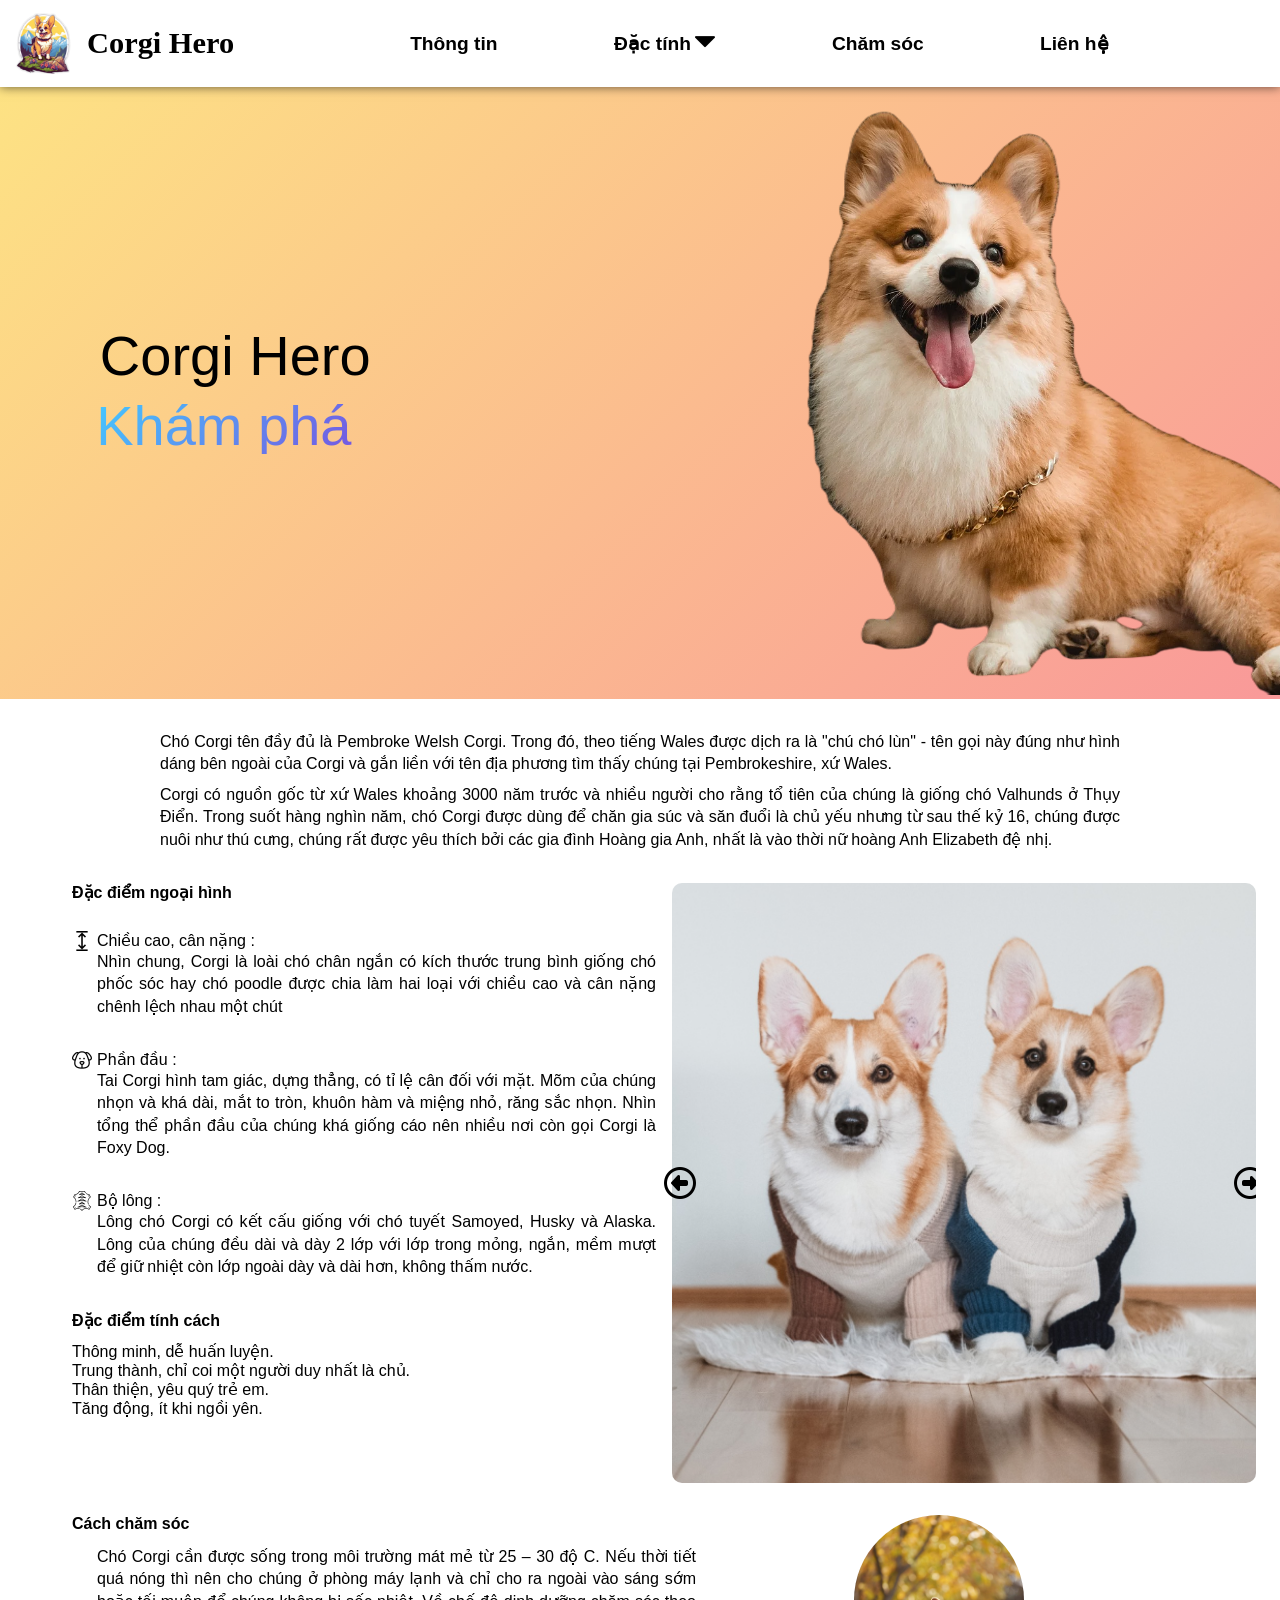
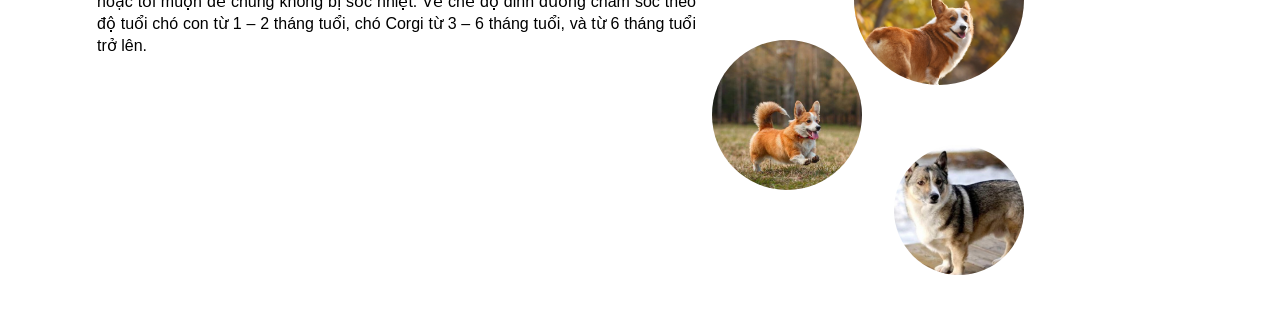
==== index.html @ d3ac05f6 "Rename main.html to index.html" ====
<!DOCTYPE html>
<html lang="en">
  <head>
    <meta charset="UTF-8" />
    <meta http-equiv="X-UA-Compatible" content="IE=edge" />
    <meta name="viewport" content="width=device-width, initial-scale=1.0" />
    <title>Corgi Page</title>
    <link rel="stylesheet" href="./style.css" />
    <link
      rel="stylesheet"
      href="https://cdnjs.cloudflare.com/ajax/libs/font-awesome/6.4.0/css/all.min.css"
      integrity="sha512-iecdLmaskl7CVkqkXNQ/ZH/XLlvWZOJyj7Yy7tcenmpD1ypASozpmT/E0iPtmFIB46ZmdtAc9eNBvH0H/ZpiBw=="
      crossorigin="anonymous"
      referrerpolicy="no-referrer"
    />
  </head>
  <body>
    <section class="body">
      <!--  ! Start navigation bar -->
      <nav class="nav-bar">
        <img id="logo" src="./img/logo.jpg.png" alt="logo" />
        <span>Corgi Hero</span>
        <div class="nav-text">
          <ul class="nav-ul">
            <li><a href="">Thông tin</a></li>
            <li id="hover-li">
              <a href="">Đặc tính</a>
              <img
                src="./img/arrow down.png"
                alt="arrow-down"
                style="font-size: 0.8rem"
              />
              <ul class="sub-ul">
                <li style="border-bottom: 0.5px solid black">
                  <a href="">ngoại hình</a>
                </li>
                <li><a href="">tích cách</a></li>
              </ul>
            </li>
            <li><a href="">Chăm sóc</a></li>
            <li><a href="">Liên hệ</a></li>
          </ul>
        </div>
      </nav>
      <!-- End nav-bar-->
      <!-- ! Star main-picture -->
      <section class="main-picture ">
        <div class="row">
          <div class="text-main col col-two">
            <div class="nomove-text">
              <p>Corgi Hero</p>
            </div>
            <!-- animation -->
            <div class="rotating-words">
              <p>Khám phá</p>
              <p>thế giới cùng</p>
              <p>siêu anh hùng nhỏ</p>
              <p>Khám phá</p>
            </div>
          </div>
          <div class="picture col col-two">
            <img src="./img/main-picture.png" alt="corgi" />
          </div>
        </section>
        </div>
      <!-- End main-picture -->
      <!-- ! intro-para -->
      <div class="intro-para section-px">
        <p class="text-justify">
          Chó Corgi tên đầy đủ là Pembroke Welsh Corgi. Trong đó, theo tiếng
          Wales được dịch ra là "chú chó lùn" - tên gọi này đúng như hình dáng
          bên ngoài của Corgi và gắn liền với tên địa phương tìm thấy chúng tại
          Pembrokeshire, xứ Wales.
        </p>
        <p class="text-justify">
          Corgi có nguồn gốc từ xứ Wales khoảng 3000 năm trước và nhiều người
          cho rằng tổ tiên của chúng là giống chó Valhunds ở Thụy Điển. Trong
          suốt hàng nghìn năm, chó Corgi được dùng để chăn gia súc và săn đuổi
          là chủ yếu nhưng từ sau thế kỷ 16, chúng được nuôi như thú cưng, chúng
          rất được yêu thích bởi các gia đình Hoàng gia Anh, nhất là vào thời nữ
          hoàng Anh Elizabeth đệ nhị.</p>
        </div>
      <!-- ! slider-main_content -->
      <section class="section-px row-text">
        <div class="content col col-two">

          <p class="title-content">Đặc điểm ngoại hình</p>
          <div class="text-content">
            <div class="icon-content">
              <img src="./img/Height.png" alt="height-icon">
              <p>Chiều cao, cân nặng :</p>
            </div>
            <p class="text-justify par"> Nhìn chung, Corgi là loài chó chân ngắn có kích thước trung bình giống chó phốc sóc hay chó poodle được chia làm hai loại với chiều cao và cân nặng chênh lệch nhau một chút</p></div>
          
          <div class="text-content">
            <div class="icon-content">
              <img src="./img/Dog.png" alt="height-icon">
              <p>Phần đầu :</p>
            </div>
            <p class="text-justify par">Tai Corgi hình tam giác, dựng thẳng, có tỉ lệ cân đối với mặt. Mõm của chúng nhọn và khá dài, mắt to tròn, khuôn hàm và miệng nhỏ, răng sắc nhọn. Nhìn tổng thể phần đầu của chúng khá giống cáo nên nhiều nơi còn gọi Corgi là Foxy Dog.
  </p></div>

  
          <div class="text-content">
            <div class="icon-content">
              <img src="./img/Fur.png" alt="height-icon">
              <p>Bộ lông :</p>       
            </div>
            <p class="text-justify par">   Lông chó Corgi có kết cấu giống với chó tuyết Samoyed, Husky và Alaska. Lông của chúng đều dài và dày 2 lớp với lớp trong mỏng, ngắn, mềm mượt để giữ nhiệt còn lớp ngoài dày và dài hơn, không thấm nước. 
  </p>
          </div>
          <div class="text-content">
            <p class="title-content">Đặc điểm tính cách</p>
            <ul>
              <li>Thông minh, dễ huấn luyện.</li>
              <li>Trung thành, chỉ coi một người duy nhất là chủ.</li>
              <li>Thân thiện, yêu quý trẻ em.</li>
              <li>Tăng động, ít khi ngồi yên.</li>
            </ul>
        </div>
       </div>
        <div class="slider col col-two ">
          <i class="fa-regular fa-circle-left prev-icon"></i>
          <div class="slider-wrapper">
            <div class="slider-main">
              <div class="slider-item"><img src="./img/slider-1.png" alt="pic-1"></div>
              <div class="slider-item"><img src="./img/slider-2.png" alt="pic-2"></div>
              <div class="slider-item"><img src="./img/slider-3.png" alt="pic-3"></div>
              <div class="slider-item"><img src="./img/slider-4.png" alt="pic-4"></div>
            </div>
          <i class="fa-regular fa-circle-right next-icon"></i>
          </div>
        </div>
        
      </section>
      <div class="para-2 section-px row-text">
        <div class="col col-two">
          <p class="title-content">Cách chăm sóc</p>
          <p class="text-justify par">Chó Corgi cần được sống trong môi trường mát mẻ từ 25 – 30 độ C. Nếu thời tiết quá nóng thì nên cho chúng ở phòng máy lạnh và chỉ cho ra ngoài vào sáng sớm hoặc tối muộn để chúng không bị sốc nhiệt. Về chế độ dinh dưỡng chăm sóc theo độ tuổi chó con từ 1 – 2 tháng tuổi, chó Corgi từ 3 – 6 tháng tuổi, và từ 6 tháng tuổi trở lên. </p>
        </div>
        <div class="col col-two">
          <div class="picture-circle">
            <div class="img-fix one">
              <p>Pembroke Welsh Corgi</p>
            </div>
            <div class="img-fix two">
              <p>Welsh Cardian Corgi</p>
            </div>
            <div class="img-fix three">
              <p>Corgi lai</p>
            </div>
          </div>
        </div>
      </div>
    </section>
    <script src="script.js"></script>
  </body>
</html>
---- style.css ----
* {
  padding: 0;
  margin: 0;
  box-sizing: border-box;
}
@import url("https://fonts.googleapis.com/css2?family=Architects+Daughter&family=Gloria+Hallelujah&family=Roboto+Flex:opsz,wght@8..144,300&display=swap");
/* font-family: 'Architects Daughter', cursive;
font-family: 'Gloria Hallelujah', cursive;
font-family: 'Roboto Flex', sans-serif; */
body {
  width: 100vw;
  height: 100%;
}
.body {
  color: black;
  font-family: "Roboto", sans-serif;
}
/* ! common,root */
:root {
  --main-color: black;
  --blur-color: #786565;
}
.row {
  padding-left: 1rem;
  padding-right: 1rem;
  overflow: hidden;
}
.row-text {
  margin-left: 4rem;
  margin-right: 1rem;
  overflow: hidden;
}
.row::after {
  content: "";
  display: block;
  clear: both;
}
.col {
  float: left;
  padding: 0 0.5rem;
}
.col-big {
  width: 60%;
  /* background-color: #43cbff; */
}
.col-small {
  width: 40%;
}
.col-two {
  width: 50%;
  /* overflow: hidden; */
}
.text-justify {
  text-align: justify;
  line-height: 1.4;
}
.section-px {
  margin-top: 2rem;
}
/* ! Navigation bar */
#logo {
}
.nav-bar > span {
  font-family: "Architects Daughter", cursive;
  line-height: 87px;
  font-weight: 700;
  font-size: 1.9rem;
}
.nav-bar {
  background-color: #fff;
  position: fixed;
  top: 0;
  right: 0;
  left: 0;
  z-index: 2;
  width: 100%;
  height: 87px;
  display: flex;
  box-shadow: 0 0 10px rgba(0, 0, 0, 0.6);
}
.nav-bar .nav-ul {
  position: relative;
}
.nav-bar .nav-ul > li {
  display: inline-block;
  line-height: 87px;
  margin: 0 3.5rem 0 3.5rem;
}
.nav-bar .nav-ul > li:nth-child(1) {
  margin-left: 11rem;
}
.nav-bar .nav-ul > li > a {
  width: 100%;
  font-size: 1.2rem;
  font-weight: 800;
  text-decoration: none;
  color: var(--main-color);
  position: relative;
}
.nav-bar .sub-ul {
  position: absolute;
  box-shadow: 0 0 2px var(--main-color);
  border-radius: 5px;
  width: 100px;
  height: 88px;
  overflow: hidden;
  display: none;
}
.nav-bar .nav-ul .sub-ul > li {
  width: 100%;
  height: 40px;
  display: block;
  display: flex;
  align-items: center;
  justify-content: center;
}
.nav-bar .sub-ul li a {
  text-decoration: none;
  color: var(--main-color);
}
.nav-bar #hover-li:hover .sub-ul {
  display: block;
  font-weight: 200;
}
.nav-bar #hover-li .sub-ul > li:hover {
  font-weight: 700;
}
.nav-bar .nav-ul > li > a::after {
  content: " ";
  /* width: 120px; */
  width: 0px;
  height: 60px;
  border-radius: 10px;
  background-color: #ffe7ce;
  position: absolute;
  bottom: -20px;
  left: -10px;
  z-index: -1;
  transition: 0.1s ease-in-out;
  user-select: none;
}
.nav-bar .nav-ul > li > a:active::after {
  width: 120px;
}
/* ! Main-picture */
.main-picture {
  position: relative;
  margin-top: 87px;
  /* padding-top: 50%; */
  background: linear-gradient(
    135deg,
    rgb(252, 207, 49, 0.6) 0%,
    rgba(245, 85, 85, 0.6) 100%
  );
}
.text-main {
  height: 608px;
  display: flex;
  flex-direction: column;
  justify-content: center;
  align-items: center;
  font-size: 3.5rem;
  font-family: "Roboto Flex", sans-serif;
}

.nomove-text {
  position: relative;
  right: 5.8rem;
  font-weight: 500;
  bottom: 5px;
}
.rotating-words {
  height: 61px;
  overflow: hidden;
}
.rotating-words > p {
  background: linear-gradient(135deg, #43cbff 0%, #9708cc 100%);
  background-clip: text;
  -webkit-background-clip: text;
  -webkit-text-fill-color: transparent;
  animation: rotating 4s ease-in-out infinite;
}
@keyframes rotating {
  20% {
    transform: translateY(-112%);
  }
  40% {
    transform: translateY(-100%);
  }
  60% {
    transform: translateY(-212%);
  }
  80% {
    transform: translateY(-200%);
  }
  90% {
    transform: translateY(-312%);
  }
  100% {
    transform: translateY(-300%);
  }
}
.picture img {
  max-width: 896px;
  max-height: 608px;
}
/* ! Intro-para */
.intro-para {
  width: 100vw;
  padding: 0 10rem;
}
.intro-para > p:nth-child(2) {
  margin-top: 0.5rem;
}
/* ! content-slider */
/* Text */
.icon-content {
  display: flex;
  align-items: flex-start;
}
.icon-content > img {
  height: 20px;
  margin-right: 5px;
}
.title-content {
  margin-bottom: 0.8rem;
  font-weight: 600;
}
.text-content {
  padding: 1rem 0;
}
#circle li {
  margin-bottom: 0.3rem;
  list-style-type: circle;
  margin-right: 1rem;
}
.par {
  margin-left: 25px;
}
/* Slider */
.slider {
  position: relative;
}
.slider-wrapper {
  max-width: 620px;
  height: 600px;
  position: relative;
  overflow: hidden;
  border-radius: 10px;
}
.slider-main {
  height: 100%;
  display: flex;
  position: relative;
  /* left: -620px; */
}
.slider-item {
  height: 100%;
  flex: 1 0 100%;
  transition: transform 0.4s linear;
  user-select: none;
}
.slider-item img {
  width: 600px;
  height: 600px;
  object-fit: cover;
}
.prev-icon {
  font-size: 2rem;
  position: absolute;
  top: 50%;
  transform: translateY(-50%);
  z-index: 10;
  left: 0px;
}
.next-icon {
  font-size: 2rem;
  position: absolute;
  top: 50%;
  transform: translateY(-50%);
  z-index: 10;
  right: -10px;
}
/* ! Para-2 */
.para-2 {
  width: 100%;
  position: relative;
}
.picture-circle {
  width: 100%;
  height: 400px;
  position: relative;
}
.img-fix {
  position: relative;
  width: 170px;
  height: 170px;
  border-radius: 50%;
  display: inline-block;
  background-position: right;
  /* background-color: #43cbff; */
}
.picture-circle .one {
  background: url("./img/circle-1.jpeg") no-repeat center/ cover;
  position: absolute;
  top: 0;
  right: 50%;
}
.picture-circle .two {
  background: url("./img/circle-2.jpg") no-repeat center/ cover;
  position: absolute;
  top: 50%;
  transform: translateY(-50%);

  width: 150px;
  height: 150px;
}
.picture-circle .three {
  background: url("./img/circle-3.jpg") no-repeat center/ cover;
  position: absolute;
  bottom: 40px;
  right: 50%;
  width: 130px;
  height: 130px;
}
.img-fix > p {
  position: absolute;
  /* padding-top: 1px; */
  /* bottom: 0; */
  line-height: 330px;
  display: none;
}
.one > p {
  line-height: 370px;
}
.three > p {
  width: 130px;
  line-height: 290px;
  text-align: center;
}
.picture-circle .img-fix:hover p {
  display: block;
  font-weight: 700;
}
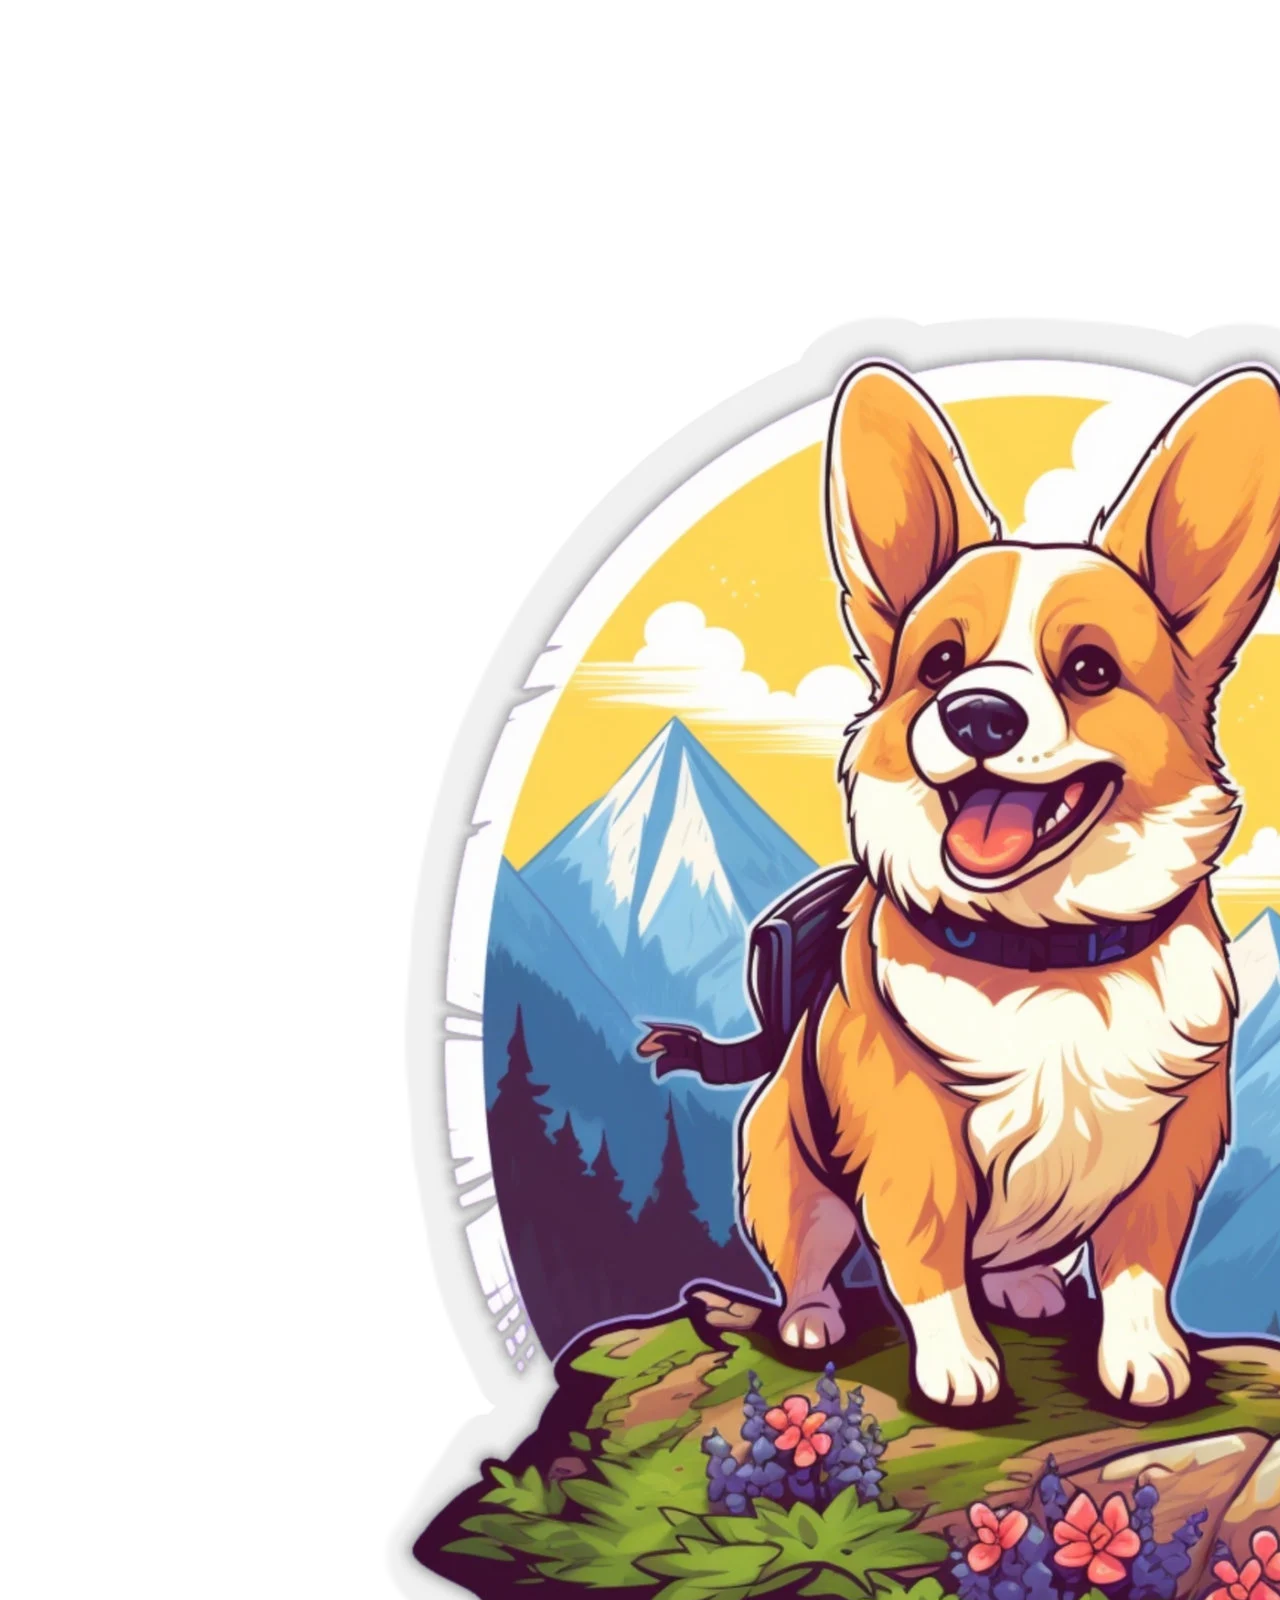
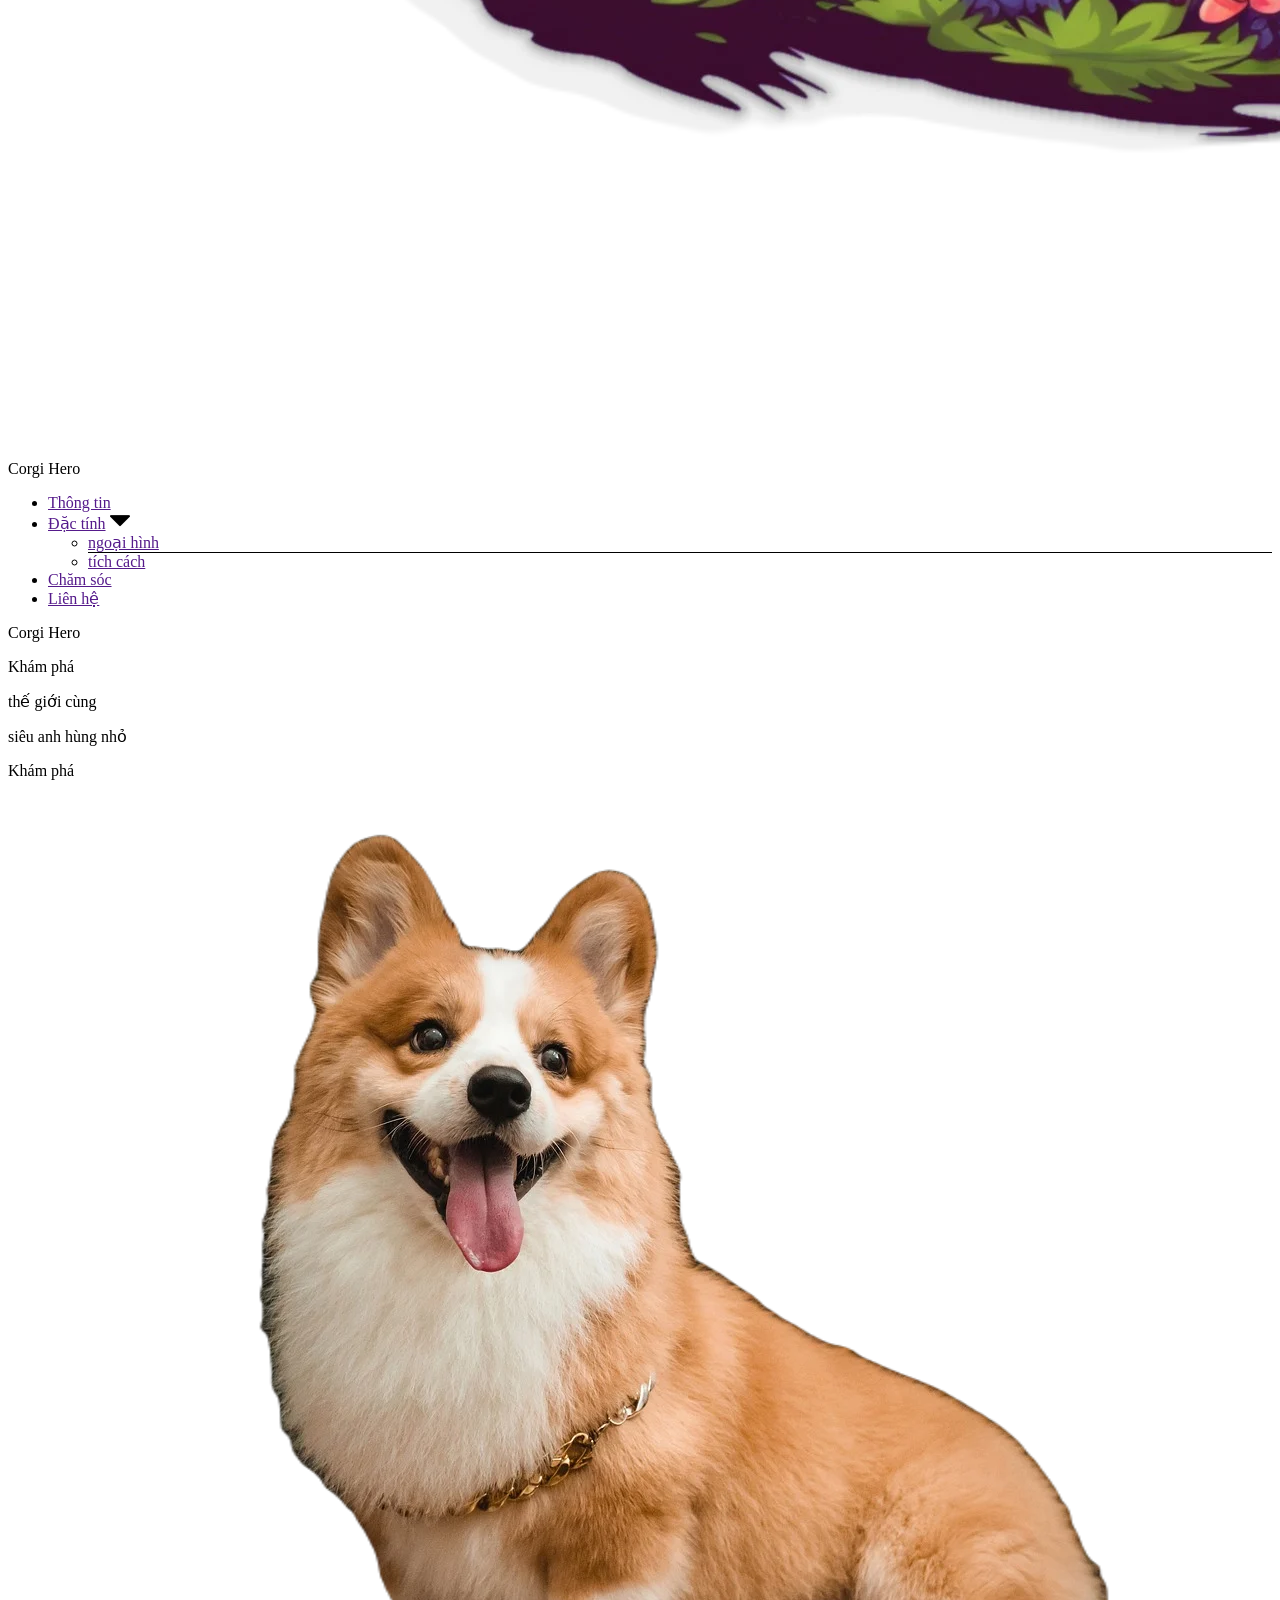
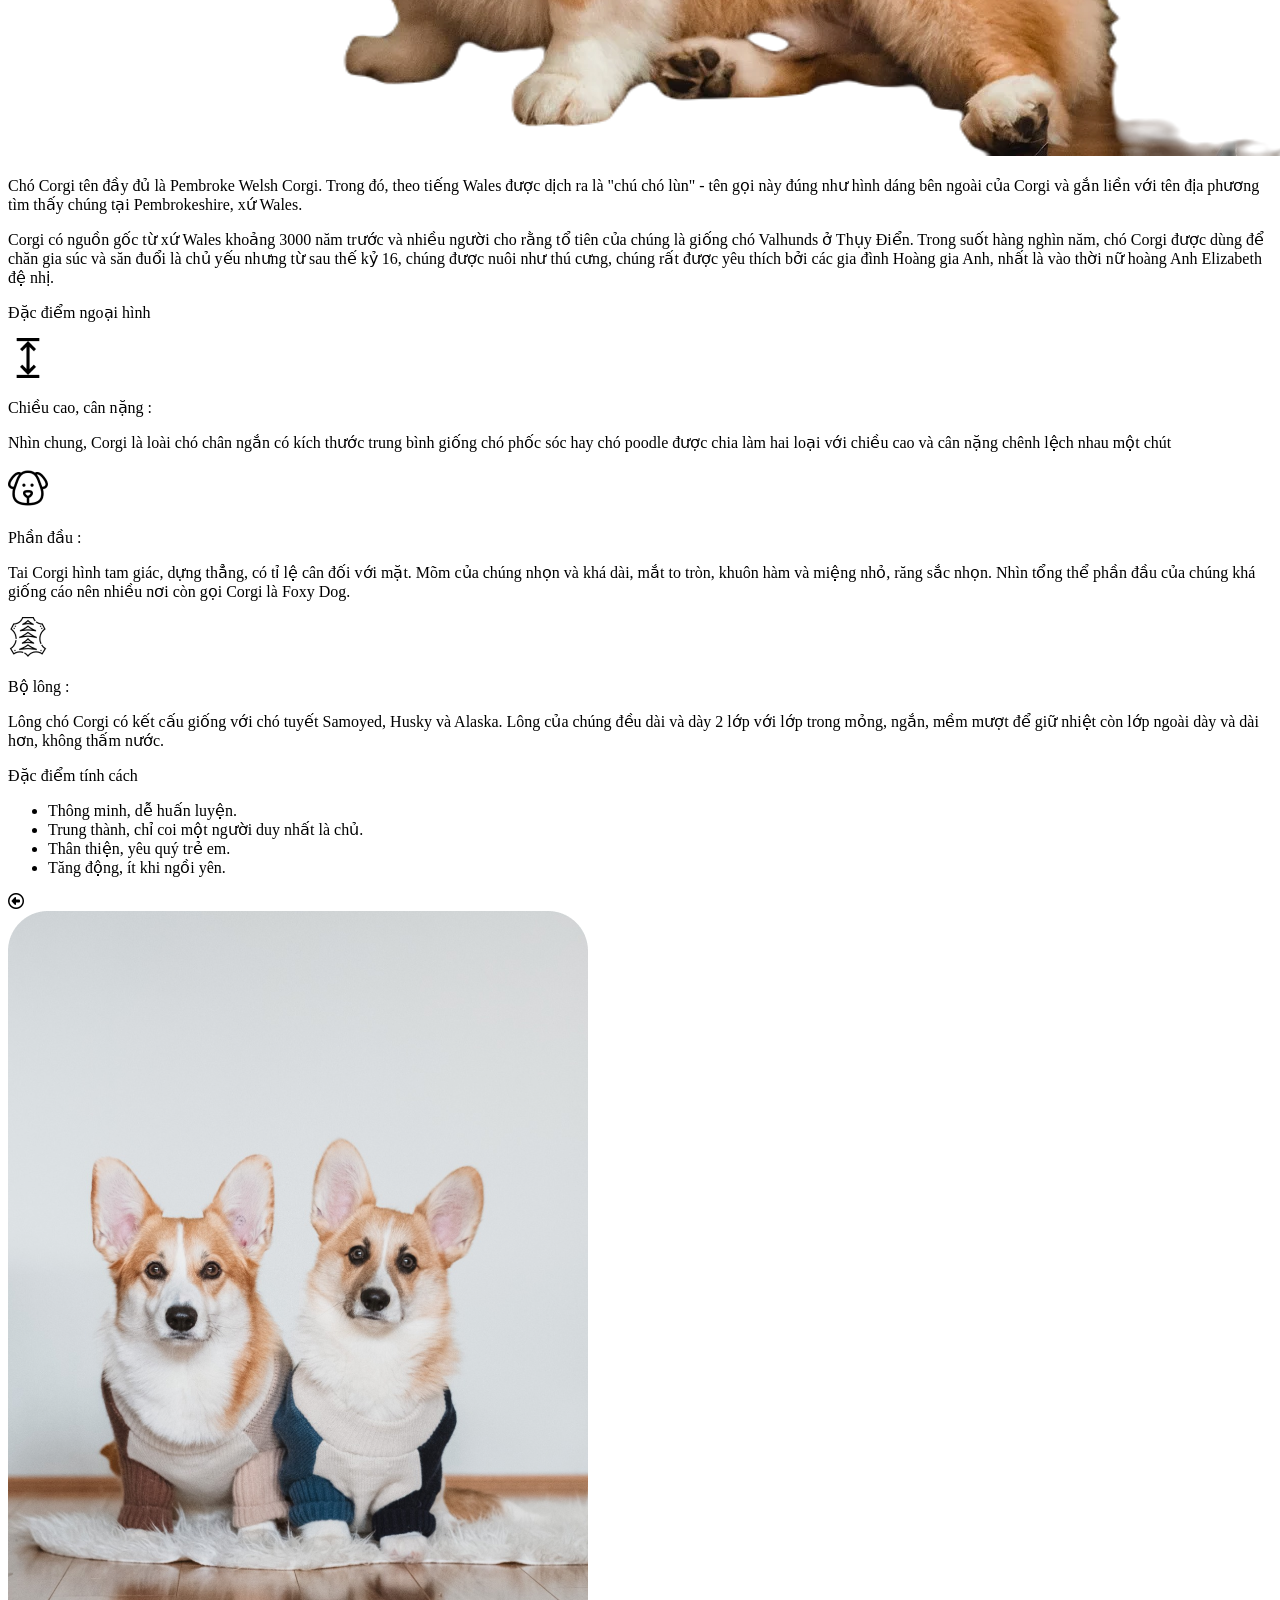
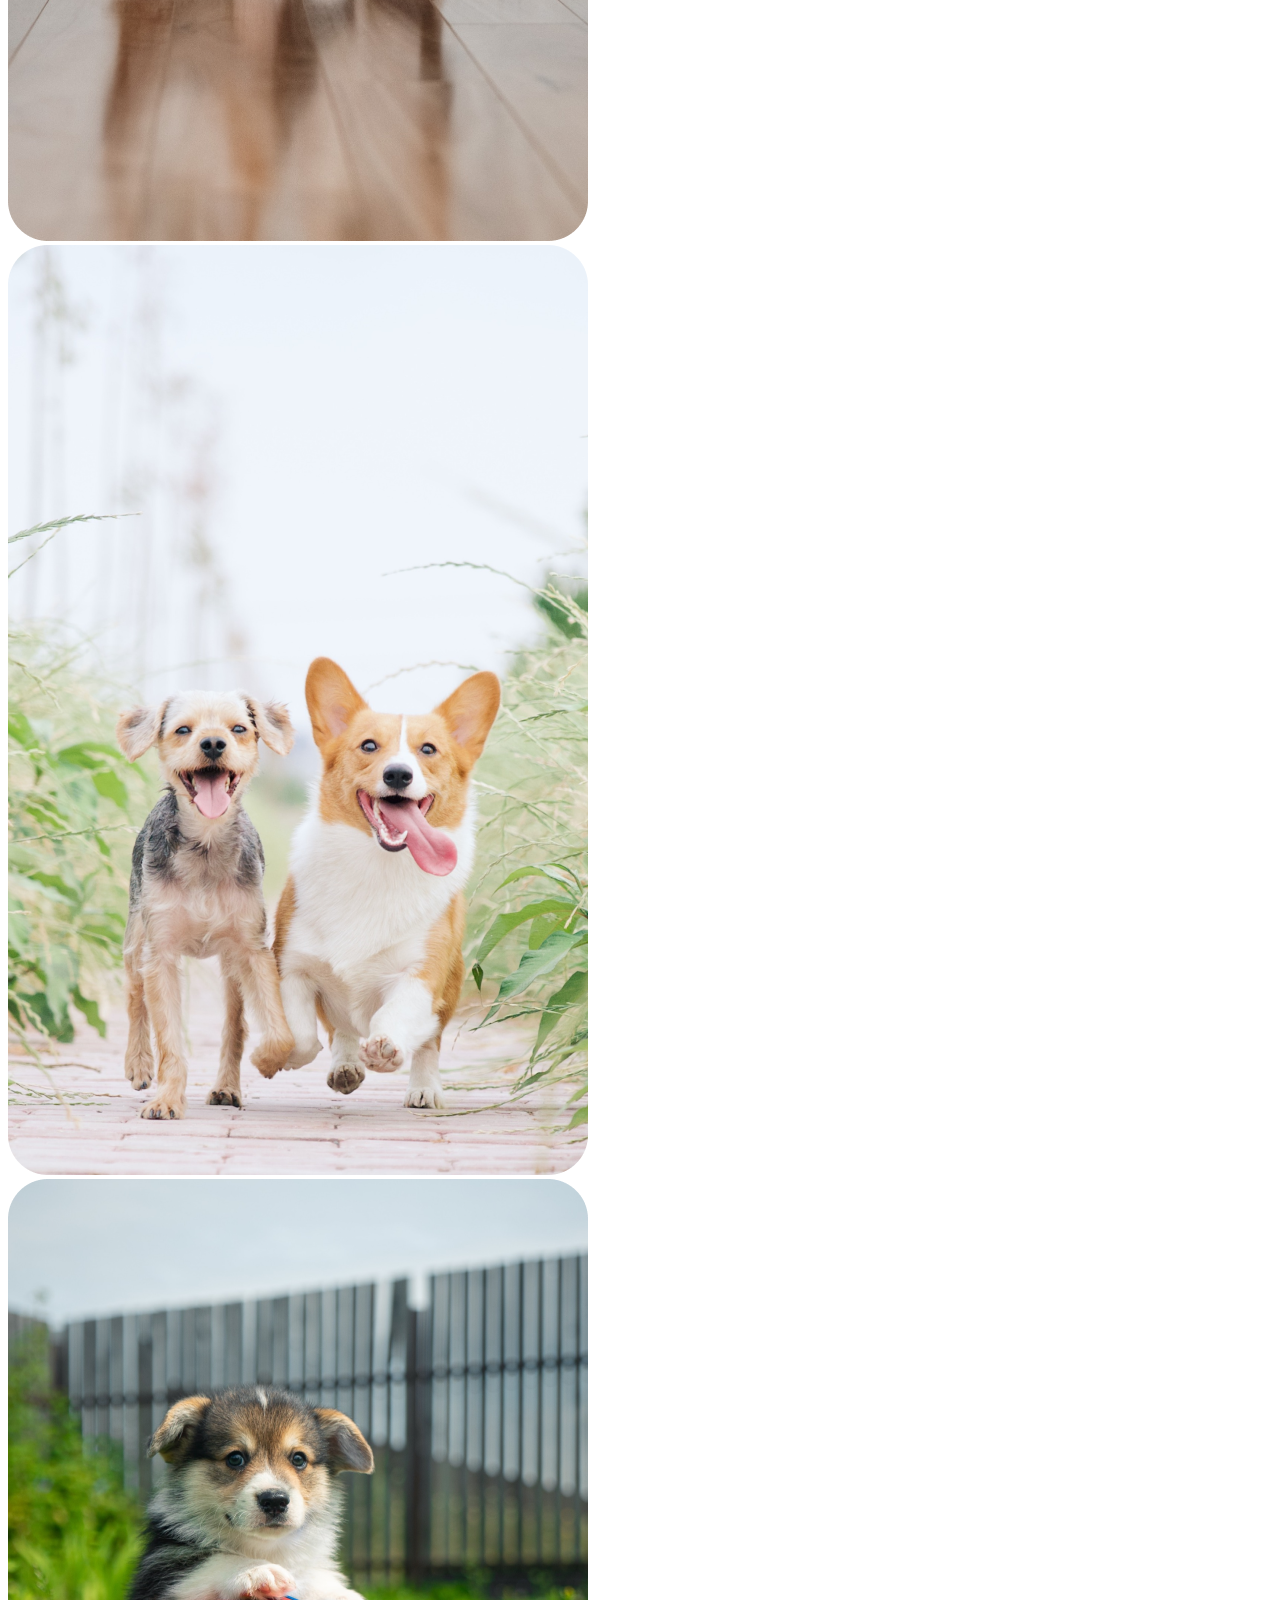
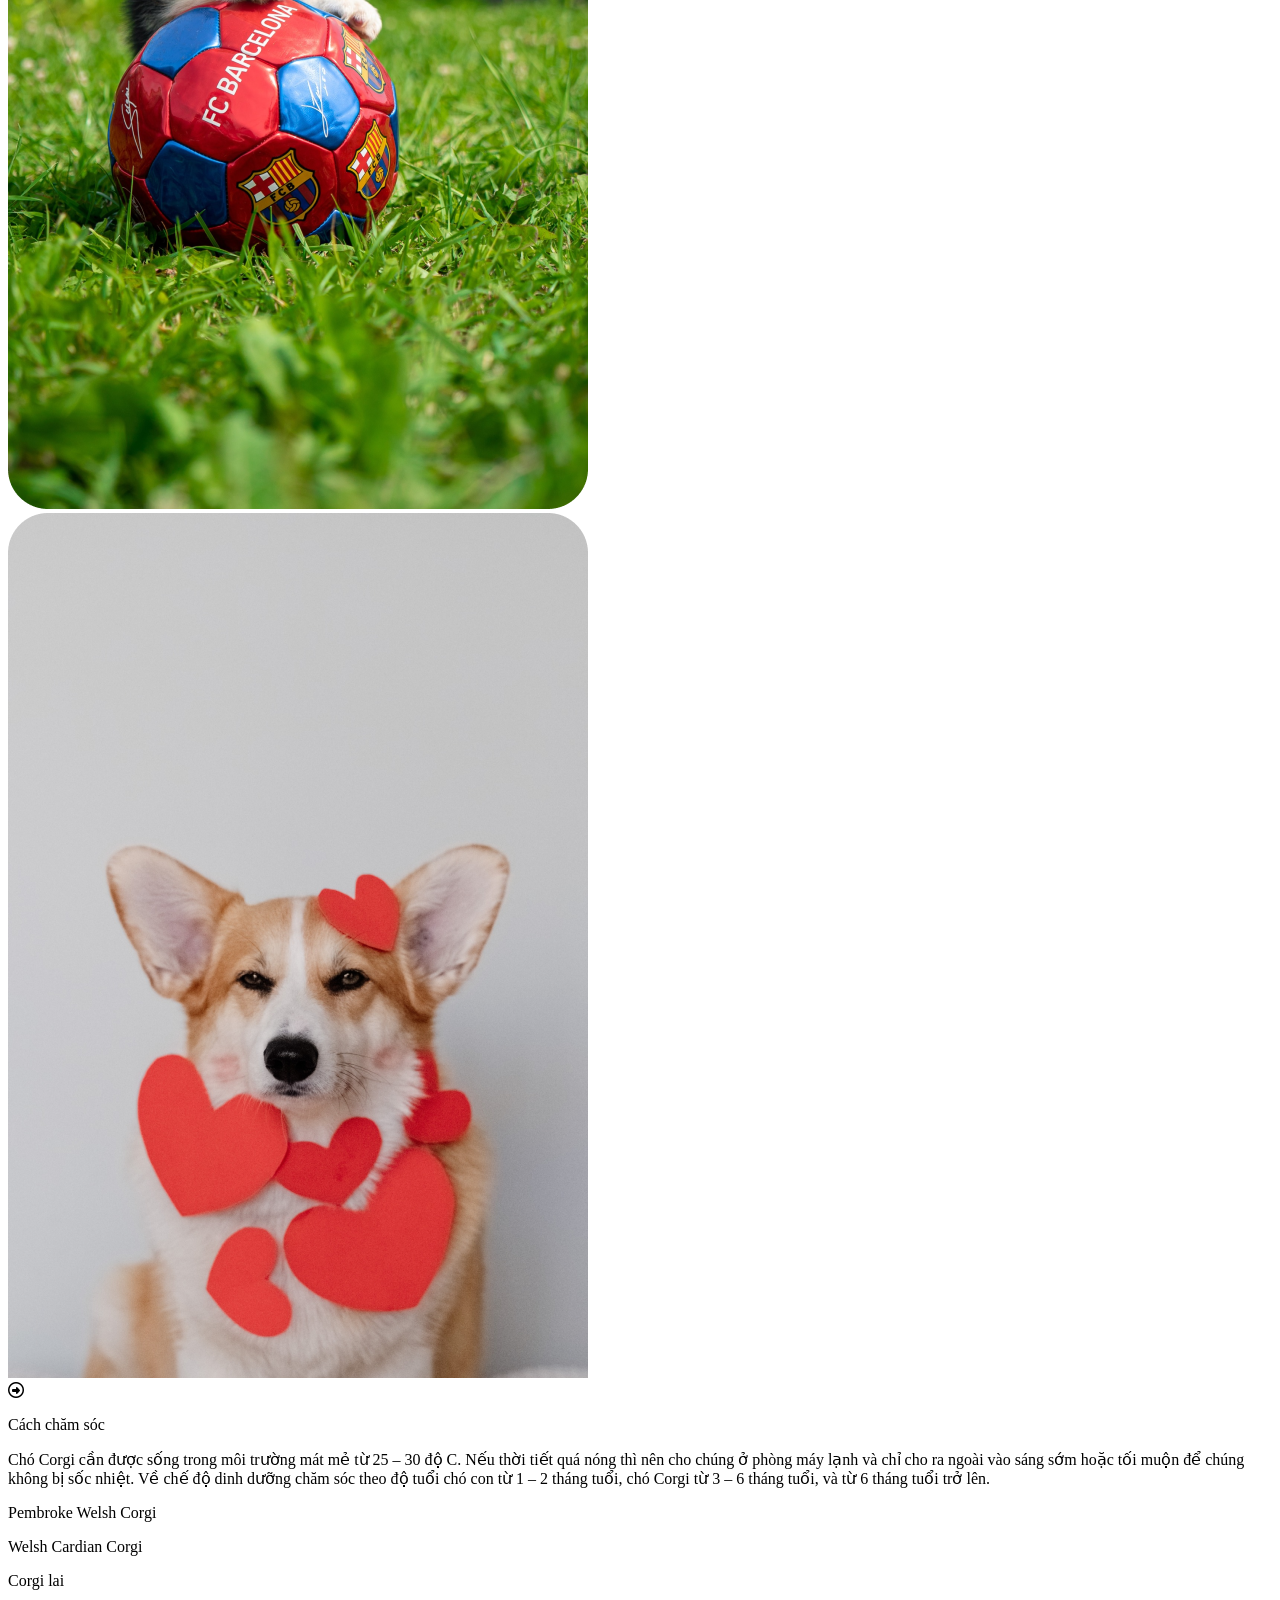
==== commit ba21de74: "Update index.html" ====
--- a/index.html
+++ b/index.html
@@ -5,7 +5,8 @@
     <meta http-equiv="X-UA-Compatible" content="IE=edge" />
     <meta name="viewport" content="width=device-width, initial-scale=1.0" />
     <title>Corgi Page</title>
-    <link rel="stylesheet" href="./style.css" />
+    <link rel="stylesheet" href="./css/style.css" />
+    <link rel="stylesheet" href="./css/reponsive.css">
     <link
       rel="stylesheet"
       href="https://cdnjs.cloudflare.com/ajax/libs/font-awesome/6.4.0/css/all.min.css"
@@ -136,7 +137,7 @@
       <div class="para-2 section-px row-text">
         <div class="col col-two">
           <p class="title-content">Cách chăm sóc</p>
-          <p class="text-justify par">Chó Corgi cần được sống trong môi trường mát mẻ từ 25 – 30 độ C. Nếu thời tiết quá nóng thì nên cho chúng ở phòng máy lạnh và chỉ cho ra ngoài vào sáng sớm hoặc tối muộn để chúng không bị sốc nhiệt. Về chế độ dinh dưỡng chăm sóc theo độ tuổi chó con từ 1 – 2 tháng tuổi, chó Corgi từ 3 – 6 tháng tuổi, và từ 6 tháng tuổi trở lên. </p>
+          <p class="text-justrify par">Chó Corgi cần được sống trong môi trường mát mẻ từ 25 – 30 độ C. Nếu thời tiết quá nóng thì nên cho chúng ở phòng máy lạnh và chỉ cho ra ngoài vào sáng sớm hoặc tối muộn để chúng không bị sốc nhiệt. Về chế độ dinh dưỡng chăm sóc theo độ tuổi chó con từ 1 – 2 tháng tuổi, chó Corgi từ 3 – 6 tháng tuổi, và từ 6 tháng tuổi trở lên. </p>
         </div>
         <div class="col col-two">
           <div class="picture-circle">
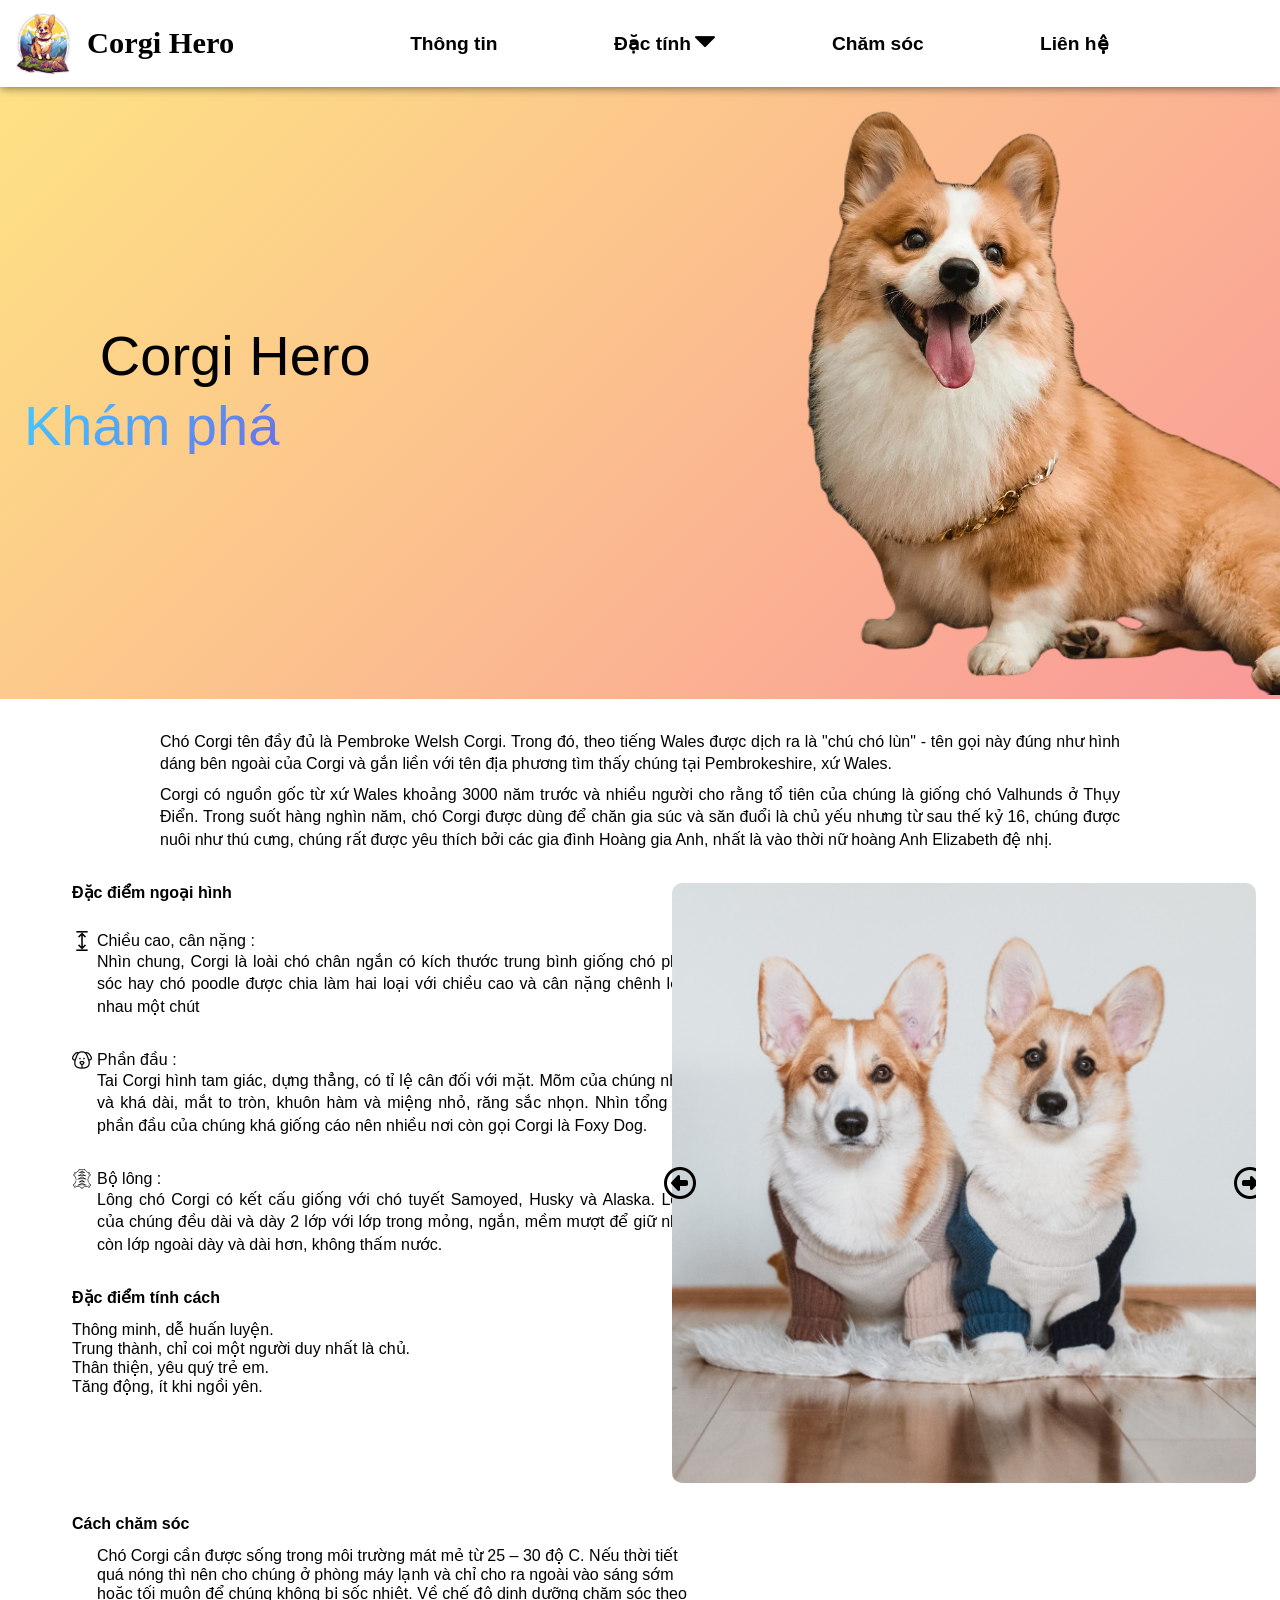
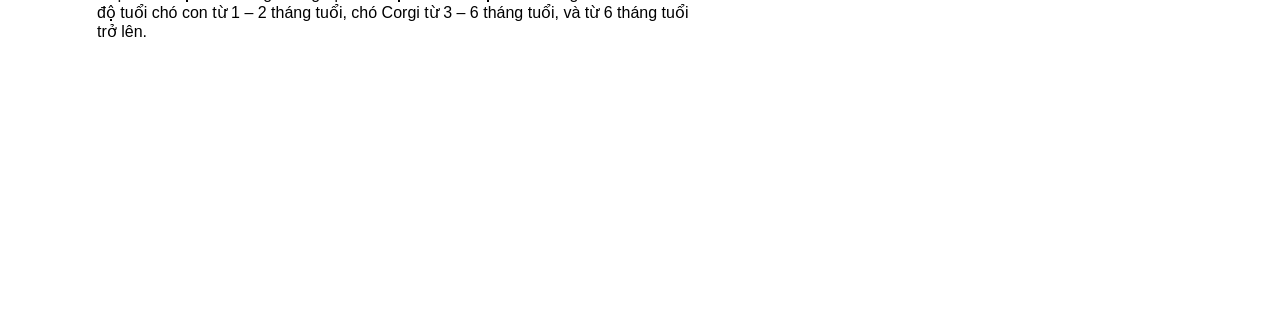
==== commit 2848cd7e: "Update index.html" ====
--- a/index.html
+++ b/index.html
@@ -5,7 +5,7 @@
     <meta http-equiv="X-UA-Compatible" content="IE=edge" />
     <meta name="viewport" content="width=device-width, initial-scale=1.0" />
     <title>Corgi Page</title>
-    <link rel="stylesheet" href="./css/style.css" />
+    <link rel="stylesheet" href="style.css" />
     <link rel="stylesheet" href="./css/reponsive.css">
     <link
       rel="stylesheet"
--- a/style.css
+++ b/style.css
@@ -0,0 +1,349 @@
+* {
+  padding: 0;
+  margin: 0;
+  box-sizing: border-box;
+}
+@import url("https://fonts.googleapis.com/css2?family=Architects+Daughter&family=Gloria+Hallelujah&family=Roboto+Flex:opsz,wght@8..144,300&display=swap");
+/* font-family: 'Architects Daughter', cursive;
+font-family: 'Gloria Hallelujah', cursive;
+font-family: 'Roboto Flex', sans-serif; */
+body {
+  width: auto;
+  height: 100%;
+}
+.body {
+  color: black;
+  font-family: "Roboto", sans-serif;
+}
+/* ! common,root */
+:root {
+  --main-color: black;
+  --blur-color: #786565;
+}
+.row {
+  padding-left: 1rem;
+  padding-right: 1rem;
+  overflow: hidden;
+}
+.row-text {
+  margin-left: 4rem;
+  margin-right: 1rem;
+  overflow: hidden;
+}
+.row::after {
+  content: "";
+  display: block;
+  clear: both;
+}
+.col {
+  float: left;
+  padding: 0 0.5rem;
+}
+.col-big {
+  width: 60%;
+  /* background-color: #43cbff; */
+}
+.col-small {
+  width: 40%;
+}
+.col-two {
+  width: 50%;
+  /* overflow: hidden; */
+}
+.text-justify {
+  text-align: justify;
+  line-height: 1.4;
+}
+.section-px {
+  margin-top: 2rem;
+}
+/* ! Navigation bar */
+#logo {
+}
+.nav-bar > span {
+  font-family: "Architects Daughter", cursive;
+  line-height: 87px;
+  font-weight: 700;
+  font-size: 1.9rem;
+}
+.nav-bar {
+  background-color: #fff;
+  position: fixed;
+  top: 0;
+  right: 0;
+  left: 0;
+  z-index: 2;
+  width: 100%;
+  height: 87px;
+  display: flex;
+  box-shadow: 0 0 10px rgba(0, 0, 0, 0.6);
+}
+.nav-bar .nav-ul {
+  position: relative;
+}
+.nav-bar .nav-ul > li {
+  display: inline-block;
+  line-height: 87px;
+  margin: 0 3.5rem 0 3.5rem;
+}
+.nav-bar .nav-ul > li:nth-child(1) {
+  margin-left: 11rem;
+}
+.nav-bar .nav-ul > li > a {
+  width: 100%;
+  font-size: 1.2rem;
+  font-weight: 800;
+  text-decoration: none;
+  color: var(--main-color);
+  position: relative;
+}
+.nav-bar .sub-ul {
+  position: absolute;
+  box-shadow: 0 0 2px var(--main-color);
+  border-radius: 5px;
+  width: 100px;
+  height: 88px;
+  overflow: hidden;
+  display: none;
+}
+.nav-bar .nav-ul .sub-ul > li {
+  width: 100%;
+  height: 40px;
+  display: block;
+  display: flex;
+  align-items: center;
+  justify-content: center;
+}
+.nav-bar .sub-ul li a {
+  text-decoration: none;
+  color: var(--main-color);
+}
+.nav-bar #hover-li:hover .sub-ul {
+  display: block;
+  font-weight: 200;
+}
+.nav-bar #hover-li .sub-ul > li:hover {
+  font-weight: 700;
+}
+.nav-bar .nav-ul > li > a::after {
+  content: " ";
+  /* width: 120px; */
+  width: 0px;
+  height: 60px;
+  border-radius: 10px;
+  background-color: #ffe7ce;
+  position: absolute;
+  bottom: -20px;
+  left: -10px;
+  z-index: -1;
+  transition: 0.1s ease-in-out;
+  user-select: none;
+}
+.nav-bar .nav-ul > li > a:active::after {
+  width: 120px;
+}
+/* ! Main-picture */
+.main-picture {
+  overflow: hidden;
+  /* max-width: 1024px; */
+  position: relative;
+  margin-top: 87px;
+  /* padding-top: 50%; */
+  background: linear-gradient(
+    135deg,
+    rgb(252, 207, 49, 0.6) 0%,
+    rgba(245, 85, 85, 0.6) 100%
+  );
+}
+.text-main {
+  height: 608px;
+  display: flex;
+  flex-direction: column;
+  justify-content: center;
+  align-items: center;
+  font-size: 3.5rem;
+  font-family: "Roboto Flex", sans-serif;
+}
+
+.nomove-text {
+  position: relative;
+  right: 5.8rem;
+  font-weight: 500;
+  bottom: 5px;
+}
+.rotating-words {
+  width: 100%;
+  height: 61px;
+  overflow: hidden;
+}
+.rotating-words > p {
+  background: linear-gradient(135deg, #43cbff 0%, #9708cc 100%);
+  background-clip: text;
+  -webkit-background-clip: text;
+  -webkit-text-fill-color: transparent;
+  animation: rotating 4s ease-in-out infinite;
+}
+@keyframes rotating {
+  20% {
+    transform: translateY(-112%);
+  }
+  40% {
+    transform: translateY(-100%);
+  }
+  60% {
+    transform: translateY(-212%);
+  }
+  80% {
+    transform: translateY(-200%);
+  }
+  90% {
+    transform: translateY(-312%);
+  }
+  100% {
+    transform: translateY(-300%);
+  }
+}
+.picture img {
+  max-width: 896px;
+  max-height: 608px;
+}
+/* ! Intro-para */
+.intro-para {
+  min-width: 600px;
+  padding: 0 10rem;
+}
+.intro-para > p:nth-child(2) {
+  margin-top: 0.5rem;
+}
+/* ! content-slider */
+/* Text */
+.icon-content {
+  display: flex;
+  align-items: flex-start;
+}
+.icon-content > img {
+  height: 20px;
+  margin-right: 5px;
+}
+.title-content {
+  margin-bottom: 0.8rem;
+  font-weight: 600;
+}
+.text-content {
+  min-width: 600px;
+  padding: 1rem 0;
+}
+#circle li {
+  margin-bottom: 0.3rem;
+  list-style-type: circle;
+  margin-right: 1rem;
+}
+.par {
+  min-width: 600px;
+  margin-left: 25px;
+}
+/* Slider */
+.slider {
+  position: relative;
+}
+.slider-wrapper {
+  max-width: 620px;
+  height: 600px;
+  position: relative;
+  overflow: hidden;
+  border-radius: 10px;
+}
+.slider-main {
+  height: 100%;
+  display: flex;
+  position: relative;
+  /* left: -620px; */
+}
+.slider-item {
+  height: 100%;
+  flex: 1 0 100%;
+  transition: transform 0.4s linear;
+  user-select: none;
+}
+.slider-item img {
+  width: 600px;
+  height: 600px;
+  object-fit: cover;
+}
+.prev-icon {
+  font-size: 2rem;
+  position: absolute;
+  top: 50%;
+  transform: translateY(-50%);
+  z-index: 10;
+  left: 0px;
+}
+.next-icon {
+  font-size: 2rem;
+  position: absolute;
+  top: 50%;
+  transform: translateY(-50%);
+  z-index: 10;
+  right: -10px;
+}
+/* ! Para-2 */
+.para-2 {
+  width: 100%;
+  position: relative;
+}
+.picture-circle {
+  width: 580px;
+  height: 400px;
+  position: relative;
+}
+.img-fix {
+  position: relative;
+  width: 170px;
+  height: 170px;
+  border-radius: 50%;
+  display: inline-block;
+  background-position: right;
+  /* background-color: #43cbff; */
+}
+.picture-circle .one {
+  background: url("circle-1.jpeg") no-repeat center/ cover;
+  position: absolute;
+  top: 0;
+  right: 50%;
+}
+.picture-circle .two {
+  background: url("circle-2.jpg") no-repeat center/ cover;
+  position: absolute;
+  top: 50%;
+  transform: translateY(-50%);
+
+  width: 150px;
+  height: 150px;
+}
+.picture-circle .three {
+  background: url("circle-3.jpg") no-repeat center/ cover;
+  position: absolute;
+  bottom: 40px;
+  right: 50%;
+  width: 130px;
+  height: 130px;
+}
+.img-fix > p {
+  position: absolute;
+  /* padding-top: 1px; */
+  /* bottom: 0; */
+  line-height: 330px;
+  display: none;
+}
+.one > p {
+  line-height: 370px;
+}
+.three > p {
+  width: 130px;
+  line-height: 290px;
+  text-align: center;
+}
+.picture-circle .img-fix:hover p {
+  display: block;
+  font-weight: 700;
+}
